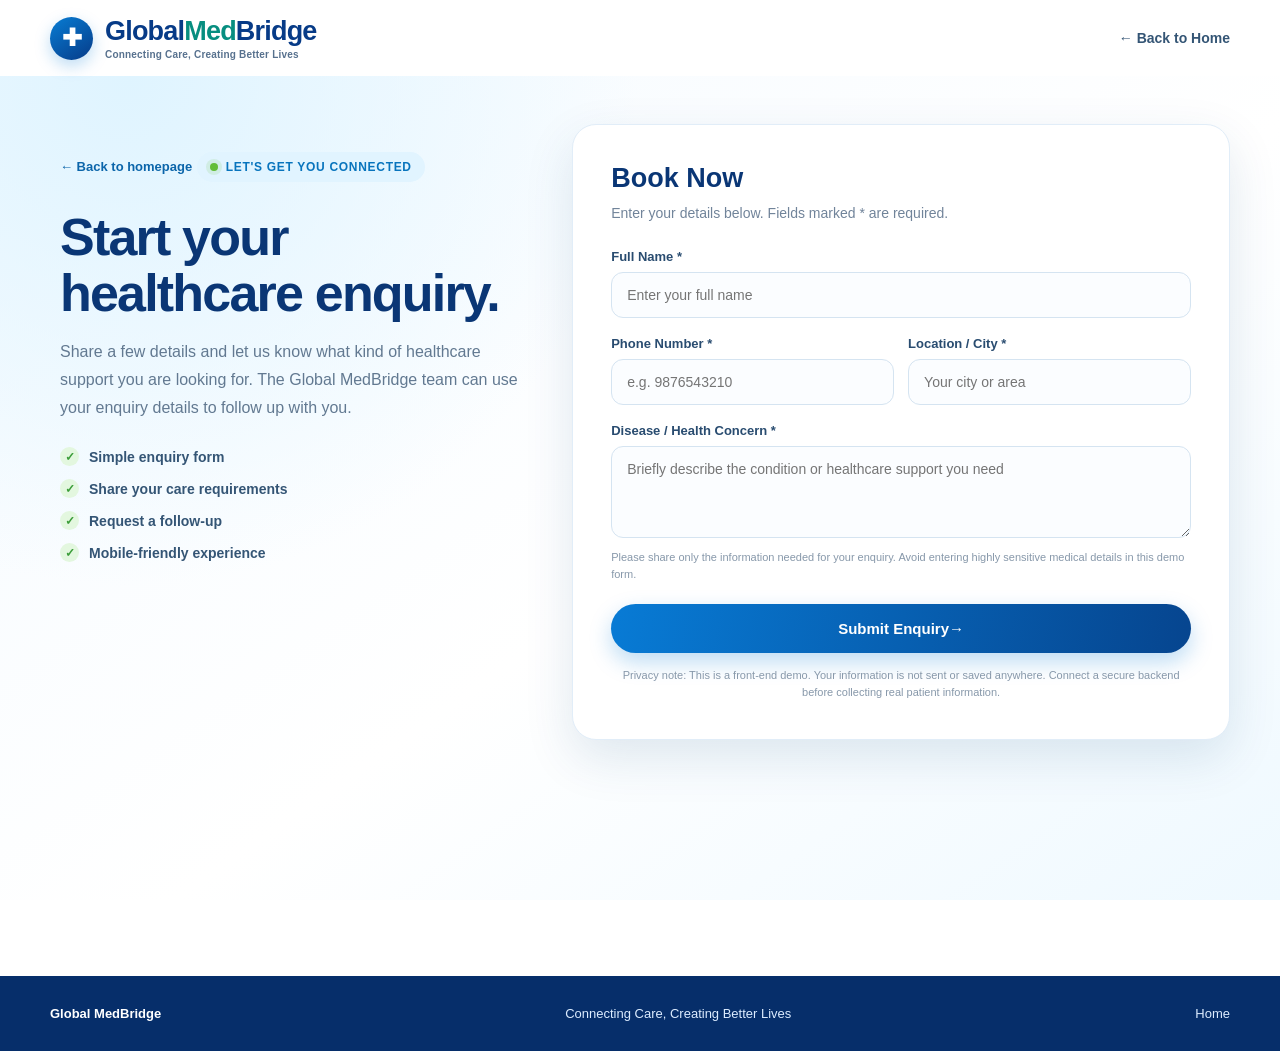
==== booking.html @ 4dd4cbe1 "V1" ====
<!doctype html>
<html lang="en">
<head>
<meta charset="utf-8"><meta name="viewport" content="width=device-width,initial-scale=1">
<meta name="theme-color" content="#073b87">
<title>Book Now | Global MedBridge</title>
<link rel="stylesheet" href="styles.css">
</head>
<body>
<header class="topbar wrap">
  <a class="brand" href="index.html"><span class="brand-mark">✚</span><span>Global<span>Med</span>Bridge<small>Connecting Care, Creating Better Lives</small></span></a>
  <nav class="nav"><a href="index.html">← Back to Home</a></nav>
</header>

<main class="booking-main">
  <div class="wrap booking-grid">
    <section class="booking-intro">
      <a class="backlink" href="index.html">← Back to homepage</a>
      <div class="eyebrow"><i></i> Let's get you connected</div>
      <h1>Start your healthcare enquiry.</h1>
      <p>Share a few details and let us know what kind of healthcare support you are looking for. The Global MedBridge team can use your enquiry details to follow up with you.</p>
      <ul class="booking-benefits">
        <li><b class="check">✓</b> Simple enquiry form</li>
        <li><b class="check">✓</b> Share your care requirements</li>
        <li><b class="check">✓</b> Request a follow-up</li>
        <li><b class="check">✓</b> Mobile-friendly experience</li>
      </ul>
    </section>

    <section class="form-card">
      <h2>Book Now</h2>
      <p>Enter your details below. Fields marked * are required.</p>
      <form id="bookingForm">
        <div class="field">
          <label for="name">Full Name *</label>
          <input id="name" name="name" type="text" placeholder="Enter your full name" autocomplete="name" required maxlength="100">
        </div>
        <div class="two-col">
          <div class="field">
            <label for="phone">Phone Number *</label>
            <input id="phone" name="phone" type="tel" placeholder="e.g. 9876543210" autocomplete="tel" inputmode="tel" required pattern="[+0-9 ()-]{8,20}" maxlength="20">
          </div>
          <div class="field">
            <label for="location">Location / City *</label>
            <input id="location" name="location" type="text" placeholder="Your city or area" autocomplete="address-level2" required maxlength="120">
          </div>
        </div>
        <div class="field">
          <label for="disease">Disease / Health Concern *</label>
          <textarea id="disease" name="disease" placeholder="Briefly describe the condition or healthcare support you need" required maxlength="1000"></textarea>
          <small>Please share only the information needed for your enquiry. Avoid entering highly sensitive medical details in this demo form.</small>
        </div>
        <button class="btn submit" type="submit">Submit Enquiry <span aria-hidden="true">→</span></button>
        <p class="privacy">Privacy note: This is a front-end demo. Your information is not sent or saved anywhere. Connect a secure backend before collecting real patient information.</p>
        <div class="success" id="success" role="status" aria-live="polite"></div>
      </form>
    </section>
  </div>
</main>

<footer class="footer"><div class="wrap footer-inner"><strong>Global MedBridge</strong><span>Connecting Care, Creating Better Lives</span><a href="index.html">Home</a></div></footer>
<script>
document.getElementById('bookingForm').addEventListener('submit', function(event) {
  event.preventDefault();
  if (!this.reportValidity()) return;
  const firstName = document.getElementById('name').value.trim().split(/\\s+/)[0];
  const success = document.getElementById('success');
  success.textContent = 'Thank you, ' + firstName + '. The demo form is working, but no enquiry has been sent. A secure backend must be connected to receive bookings.';
  success.style.display = 'block';
});
</script>
</body></html>
---- styles.css ----
:root{--navy:#073b87;--blue:#087bd5;--cyan:#10b9df;--green:#65bd32;--ink:#12345b;--muted:#637991;--pale:#f1f8ff;--white:#fff;--shadow:0 18px 50px rgba(12,62,117,.12)}
*{box-sizing:border-box}html{scroll-behavior:smooth}body{margin:0;font-family:Inter,Arial,Helvetica,sans-serif;color:var(--ink);background:#fff}a{text-decoration:none;color:inherit}.wrap{width:min(1180px,calc(100% - 40px));margin:auto}
.topbar{height:76px;display:flex;align-items:center;justify-content:space-between;gap:24px;background:#fff;position:relative;z-index:5}.brand{display:flex;align-items:center;gap:12px;color:var(--navy);font-size:clamp(19px,2.5vw,27px);font-weight:850;letter-spacing:-.8px}.brand-mark{width:43px;height:43px;border-radius:50%;display:grid;place-items:center;background:linear-gradient(145deg,#087dd4,#063b88);color:#fff;font-size:24px;box-shadow:0 6px 16px #087bd544}.brand span span{color:#078e80}.brand small{display:block;font-size:10px;font-weight:600;letter-spacing:.2px;color:#57718e;margin-top:2px}.nav{display:flex;align-items:center;gap:28px;color:#345575;font-size:14px;font-weight:650}.nav a:hover{color:var(--blue)}.btn{display:inline-flex;align-items:center;justify-content:center;border:0;border-radius:999px;padding:14px 24px;font-weight:800;font-size:15px;background:linear-gradient(100deg,#087bd5,#06458f);color:#fff;box-shadow:0 9px 22px #087bd544;transition:.2s transform,.2s box-shadow;cursor:pointer}.btn:hover{transform:translateY(-2px);box-shadow:0 13px 26px #087bd555}.btn-green{background:linear-gradient(100deg,#75c83d,#31a96b);box-shadow:0 9px 22px #54b83d44}.hero{position:relative;background:linear-gradient(120deg,#e9f6ff,#f7fcff 55%,#e7f6ff);overflow:hidden}.hero:before,.hero:after{content:"";position:absolute;border-radius:50%;filter:blur(1px);pointer-events:none}.hero:before{width:420px;height:420px;background:#b9e9ff66;top:-230px;left:-130px}.hero:after{width:360px;height:360px;background:#d5f2d766;right:-160px;bottom:-180px}.hero-inner{position:relative;z-index:1;padding:34px 0 48px;display:grid;grid-template-columns:1fr .86fr;align-items:center;gap:34px}.eyebrow{display:inline-flex;align-items:center;gap:8px;padding:8px 13px;border-radius:999px;background:#e1f4ff;color:#0874bd;font-size:12px;font-weight:800;letter-spacing:.7px;text-transform:uppercase}.eyebrow i{width:8px;height:8px;border-radius:50%;background:#62bd35;box-shadow:0 0 0 4px #62bd3522}.hero h1{font-size:clamp(38px,5.4vw,65px);line-height:1.04;letter-spacing:-2.6px;margin:20px 0 18px;color:#0a3675}.hero h1 em{font-style:normal;color:#078e80}.hero-copy{font-size:17px;line-height:1.7;color:#5b7189;max-width:580px}.hero-actions{display:flex;align-items:center;gap:14px;flex-wrap:wrap;margin-top:28px}.text-link{font-size:14px;font-weight:750;color:#0a4d91;padding:12px}.trustline{display:flex;gap:18px;flex-wrap:wrap;margin-top:30px;color:#45637f;font-size:12px;font-weight:700}.trustline span{display:flex;align-items:center;gap:7px}.check{display:grid;place-items:center;width:19px;height:19px;border-radius:50%;background:#e3f7df;color:#3b9d39;font-size:12px}.hero-art{position:relative}.hero-art img{width:100%;height:auto;display:block;border-radius:25px;box-shadow:var(--shadow);border:5px solid #ffffffb8}.floating-note{position:absolute;left:-18px;bottom:22px;background:#fff;padding:13px 16px;border-radius:15px;box-shadow:var(--shadow);font-size:12px;color:#61758a}.floating-note strong{display:block;font-size:16px;color:#0b468d;margin-bottom:3px}.section{padding:78px 0}.section-head{text-align:center;max-width:720px;margin:0 auto 34px}.kicker{color:#078e80;font-weight:850;font-size:12px;letter-spacing:1.4px;text-transform:uppercase}.section h2{font-size:clamp(28px,4vw,42px);letter-spacing:-1.2px;color:#0a3675;margin:10px 0}.section-head p{color:var(--muted);line-height:1.7;margin:0}.cards{display:grid;grid-template-columns:repeat(3,1fr);gap:20px}.card{border:1px solid #e1edf8;border-radius:20px;padding:25px;background:#fff;box-shadow:0 8px 30px rgba(14,65,120,.055);transition:.2s}.card:hover{transform:translateY(-5px);box-shadow:var(--shadow)}.card-icon{width:50px;height:50px;border-radius:15px;display:grid;place-items:center;background:#e7f5ff;color:#087bd5;font-size:24px;margin-bottom:17px}.card h3{margin:0 0 9px;color:#0b4388;font-size:18px}.card p{margin:0;color:#687d91;font-size:14px;line-height:1.65}.cta-band{background:linear-gradient(110deg,#073b87,#087dc8);border-radius:26px;padding:36px 40px;color:#fff;display:flex;justify-content:space-between;align-items:center;gap:25px;box-shadow:var(--shadow)}.cta-band h2{color:#fff;margin:0 0 8px;font-size:clamp(24px,3vw,34px)}.cta-band p{margin:0;color:#d5eaff;line-height:1.6}.cta-band .btn{background:#fff;color:#08458e;box-shadow:none;white-space:nowrap}.footer{background:#062e6a;color:#dcecff;padding:30px 0;margin-top:76px}.footer-inner{display:flex;justify-content:space-between;align-items:center;gap:18px;font-size:13px}.footer strong{color:#fff}
.booking-main{background:radial-gradient(circle at 10% 0,#dff4ff 0,transparent 36%),linear-gradient(145deg,#f4faff,#fff 55%,#eff9ff);min-height:calc(100vh - 76px);padding:48px 0 70px}.booking-grid{display:grid;grid-template-columns:.85fr 1.15fr;gap:36px;align-items:start}.booking-intro{padding:28px 10px}.booking-intro h1{font-size:clamp(34px,4.6vw,52px);line-height:1.08;letter-spacing:-1.8px;color:#0a3675;margin:17px 0}.booking-intro p{color:#627991;line-height:1.75}.booking-benefits{list-style:none;padding:0;margin:25px 0;display:grid;gap:13px}.booking-benefits li{display:flex;gap:10px;align-items:center;color:#345575;font-size:14px;font-weight:650}.form-card{background:#fff;border:1px solid #e1edf8;border-radius:24px;padding:clamp(22px,4vw,38px);box-shadow:var(--shadow)}.form-card h2{margin:0 0 8px;color:#0a3675;font-size:27px}.form-card>p{margin:0 0 25px;color:#71849a;font-size:14px;line-height:1.6}.field{margin-bottom:18px}.field label{display:block;font-size:13px;font-weight:800;color:#294c70;margin-bottom:8px}.field input,.field select,.field textarea{width:100%;border:1px solid #d5e4f1;border-radius:12px;padding:14px 15px;font:inherit;font-size:14px;color:#173d64;background:#fbfdff;outline:none;transition:.2s}.field input:focus,.field select:focus,.field textarea:focus{border-color:#168bd2;box-shadow:0 0 0 4px #168bd21a;background:#fff}.field textarea{resize:vertical;min-height:92px}.field small{display:block;color:#8798aa;font-size:11px;margin-top:7px;line-height:1.5}.two-col{display:grid;grid-template-columns:1fr 1fr;gap:14px}.submit{width:100%;padding:16px;margin-top:4px}.privacy{font-size:11px;color:#8798aa;line-height:1.55;text-align:center;margin:14px 0 0}.success{display:none;margin-top:18px;padding:15px;border-radius:12px;background:#e9f8e8;color:#286e36;font-size:14px;line-height:1.55}.backlink{display:inline-flex;align-items:center;gap:7px;color:#0b65aa;font-weight:750;font-size:13px;margin-bottom:18px}
@media(max-width:850px){.nav{gap:15px}.hero-inner{grid-template-columns:1fr;gap:28px}.hero-copy{max-width:680px}.hero-art{max-width:680px;margin:auto}.booking-grid{grid-template-columns:1fr;gap:10px}.booking-intro{padding:10px 0}.booking-intro h1{max-width:650px}.booking-benefits{grid-template-columns:repeat(2,1fr)}}
@media(max-width:640px){.wrap{width:min(100% - 30px,1180px)}.topbar{height:66px}.nav a:not(.btn){display:none}.nav .btn{padding:11px 16px;font-size:13px}.brand{font-size:19px}.brand-mark{width:37px;height:37px}.brand small{font-size:9px}.hero-inner{padding:27px 0 35px;gap:23px}.hero h1{font-size:42px;letter-spacing:-1.8px}.hero-copy{font-size:15px}.hero-art img{border-radius:17px;border-width:3px}.floating-note{left:8px;bottom:10px;padding:9px 12px}.floating-note strong{font-size:13px}.floating-note span{font-size:10px}.hero-actions{gap:8px}.hero-actions .btn{width:100%}.text-link{padding:8px 4px}.trustline{gap:10px 14px;margin-top:22px}.trustline span{font-size:11px}.section{padding:55px 0}.cards{grid-template-columns:1fr;gap:13px}.card{padding:21px}.cta-band{padding:27px 22px;display:block}.cta-band .btn{margin-top:20px;width:100%}.footer{margin-top:55px}.footer-inner{display:block;text-align:center;line-height:1.8}.booking-main{padding:25px 0 48px}.booking-intro h1{font-size:38px}.booking-benefits{grid-template-columns:1fr}.form-card{border-radius:18px;padding:22px 18px}.form-card h2{font-size:24px}.two-col{grid-template-columns:1fr;gap:0}}
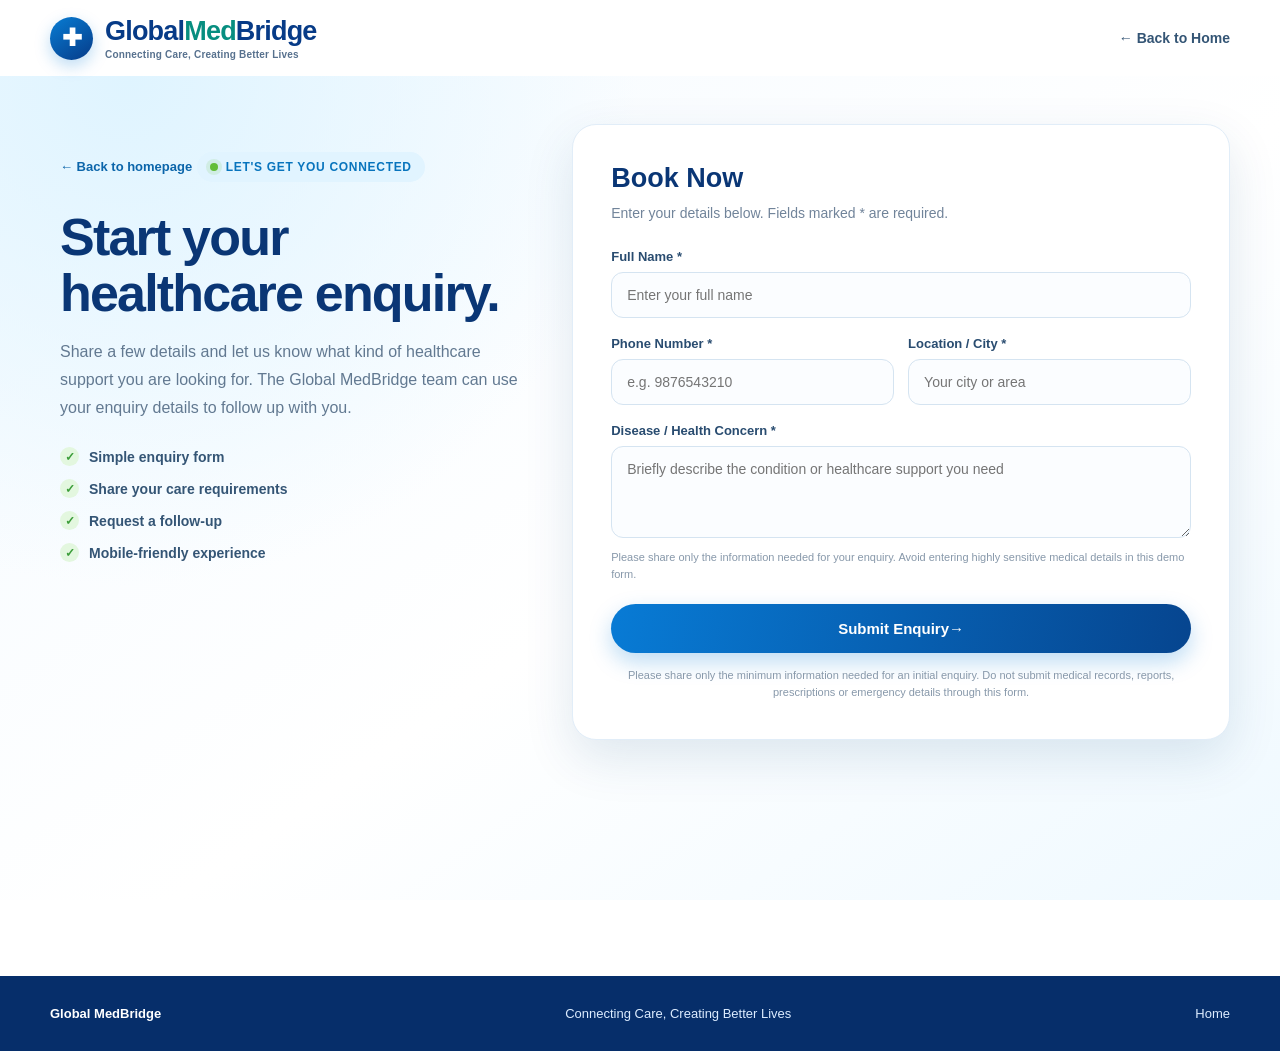
==== commit bfb3c268: "added backed compatibility" ====
--- a/booking.html
+++ b/booking.html
@@ -51,7 +51,7 @@
           <small>Please share only the information needed for your enquiry. Avoid entering highly sensitive medical details in this demo form.</small>
         </div>
         <button class="btn submit" type="submit">Submit Enquiry <span aria-hidden="true">→</span></button>
-        <p class="privacy">Privacy note: This is a front-end demo. Your information is not sent or saved anywhere. Connect a secure backend before collecting real patient information.</p>
+        <p class="privacy">Please share only the minimum information needed for an initial enquiry. Do not submit medical records, reports, prescriptions or emergency details through this form.</p>
         <div class="success" id="success" role="status" aria-live="polite"></div>
       </form>
     </section>
@@ -59,14 +59,6 @@
 </main>
 
 <footer class="footer"><div class="wrap footer-inner"><strong>Global MedBridge</strong><span>Connecting Care, Creating Better Lives</span><a href="index.html">Home</a></div></footer>
-<script>
-document.getElementById('bookingForm').addEventListener('submit', function(event) {
-  event.preventDefault();
-  if (!this.reportValidity()) return;
-  const firstName = document.getElementById('name').value.trim().split(/\\s+/)[0];
-  const success = document.getElementById('success');
-  success.textContent = 'Thank you, ' + firstName + '. The demo form is working, but no enquiry has been sent. A secure backend must be connected to receive bookings.';
-  success.style.display = 'block';
-});
-</script>
+<script src="config.js"></script>
+<script src="booking.js" defer></script>
 </body></html>
